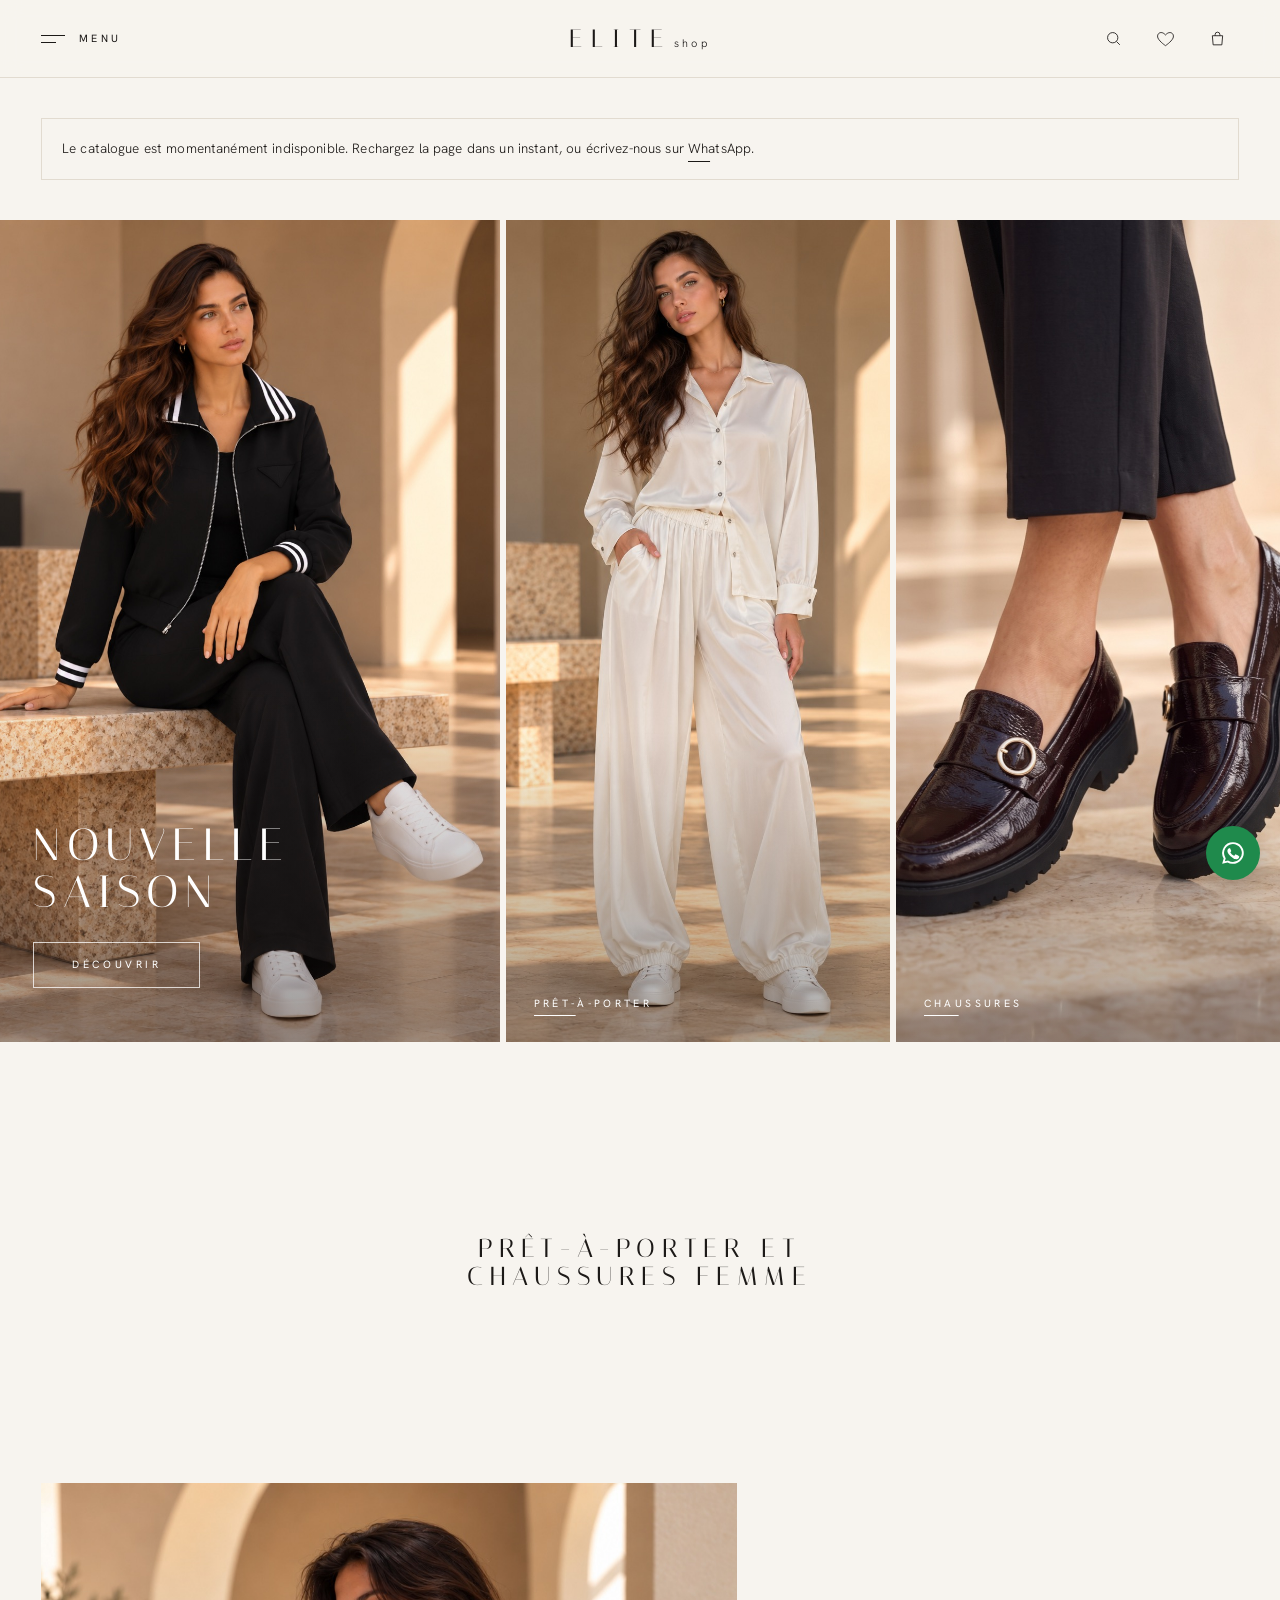
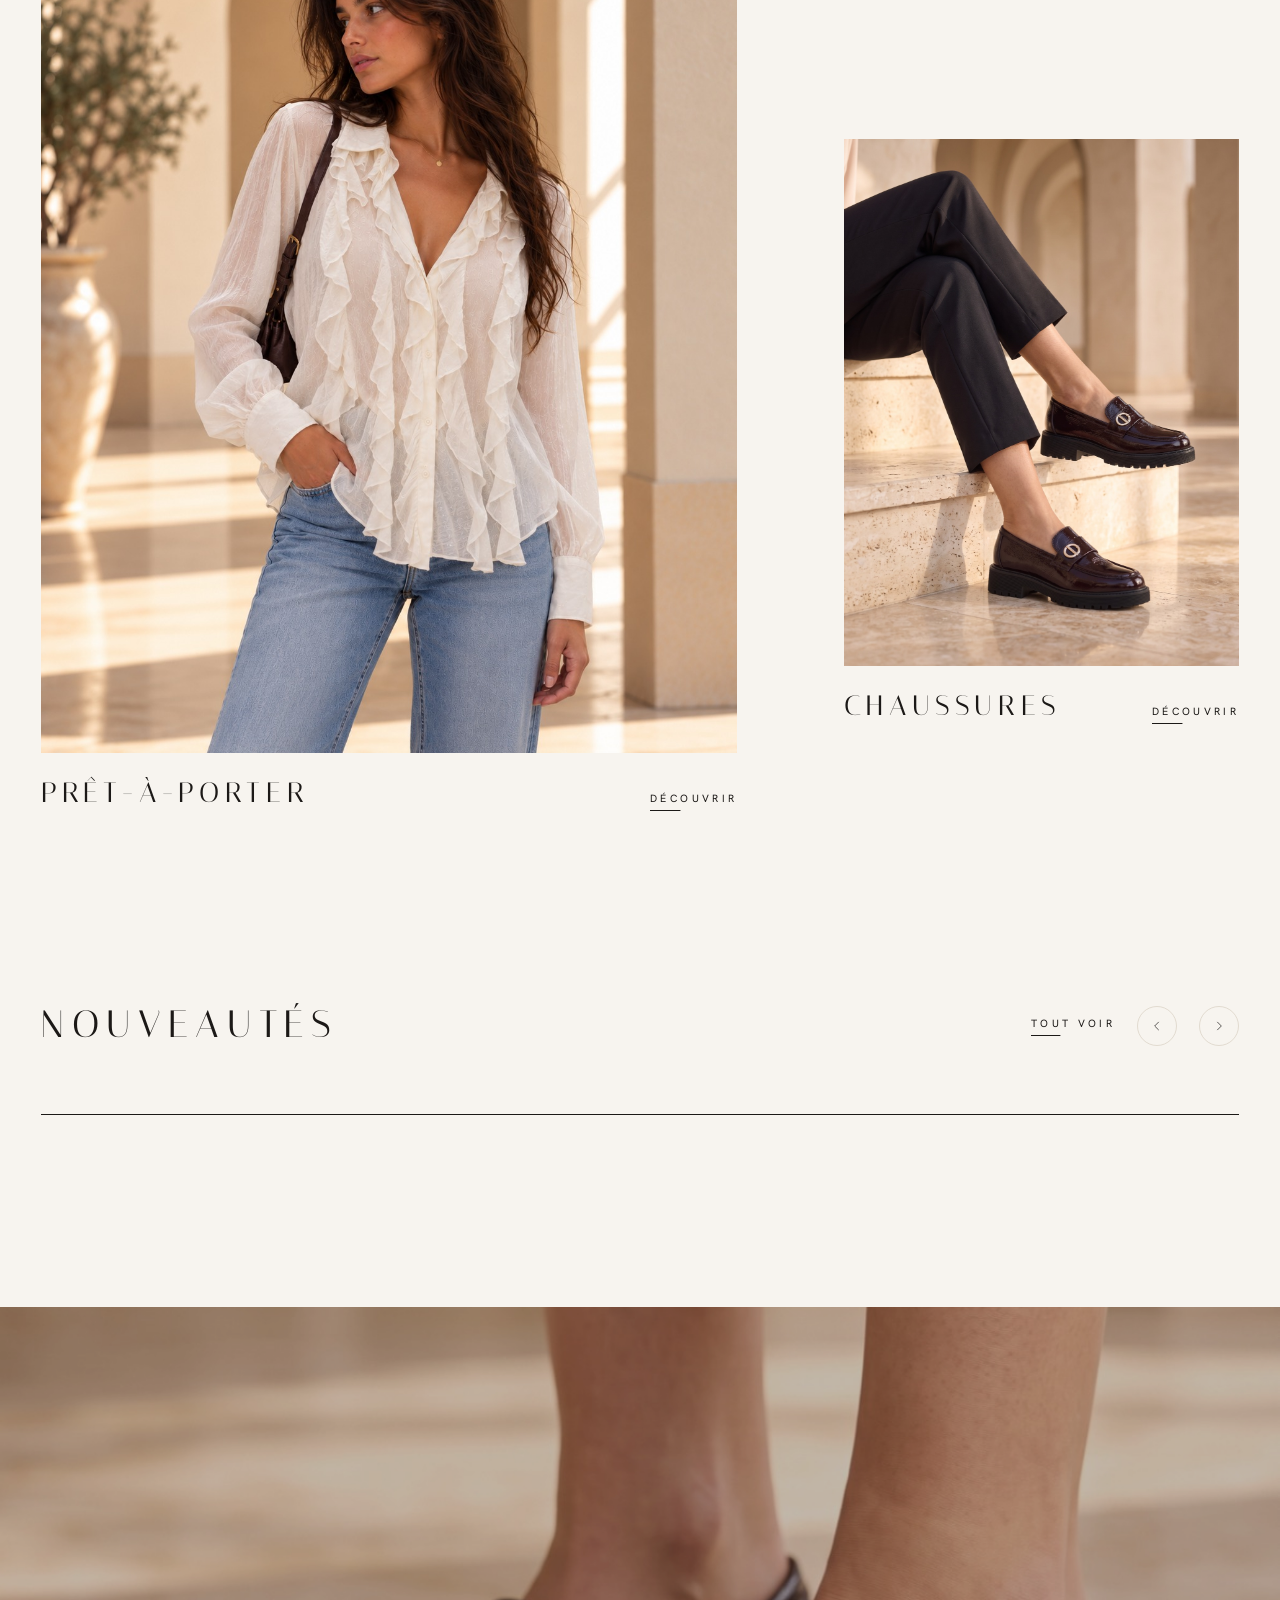
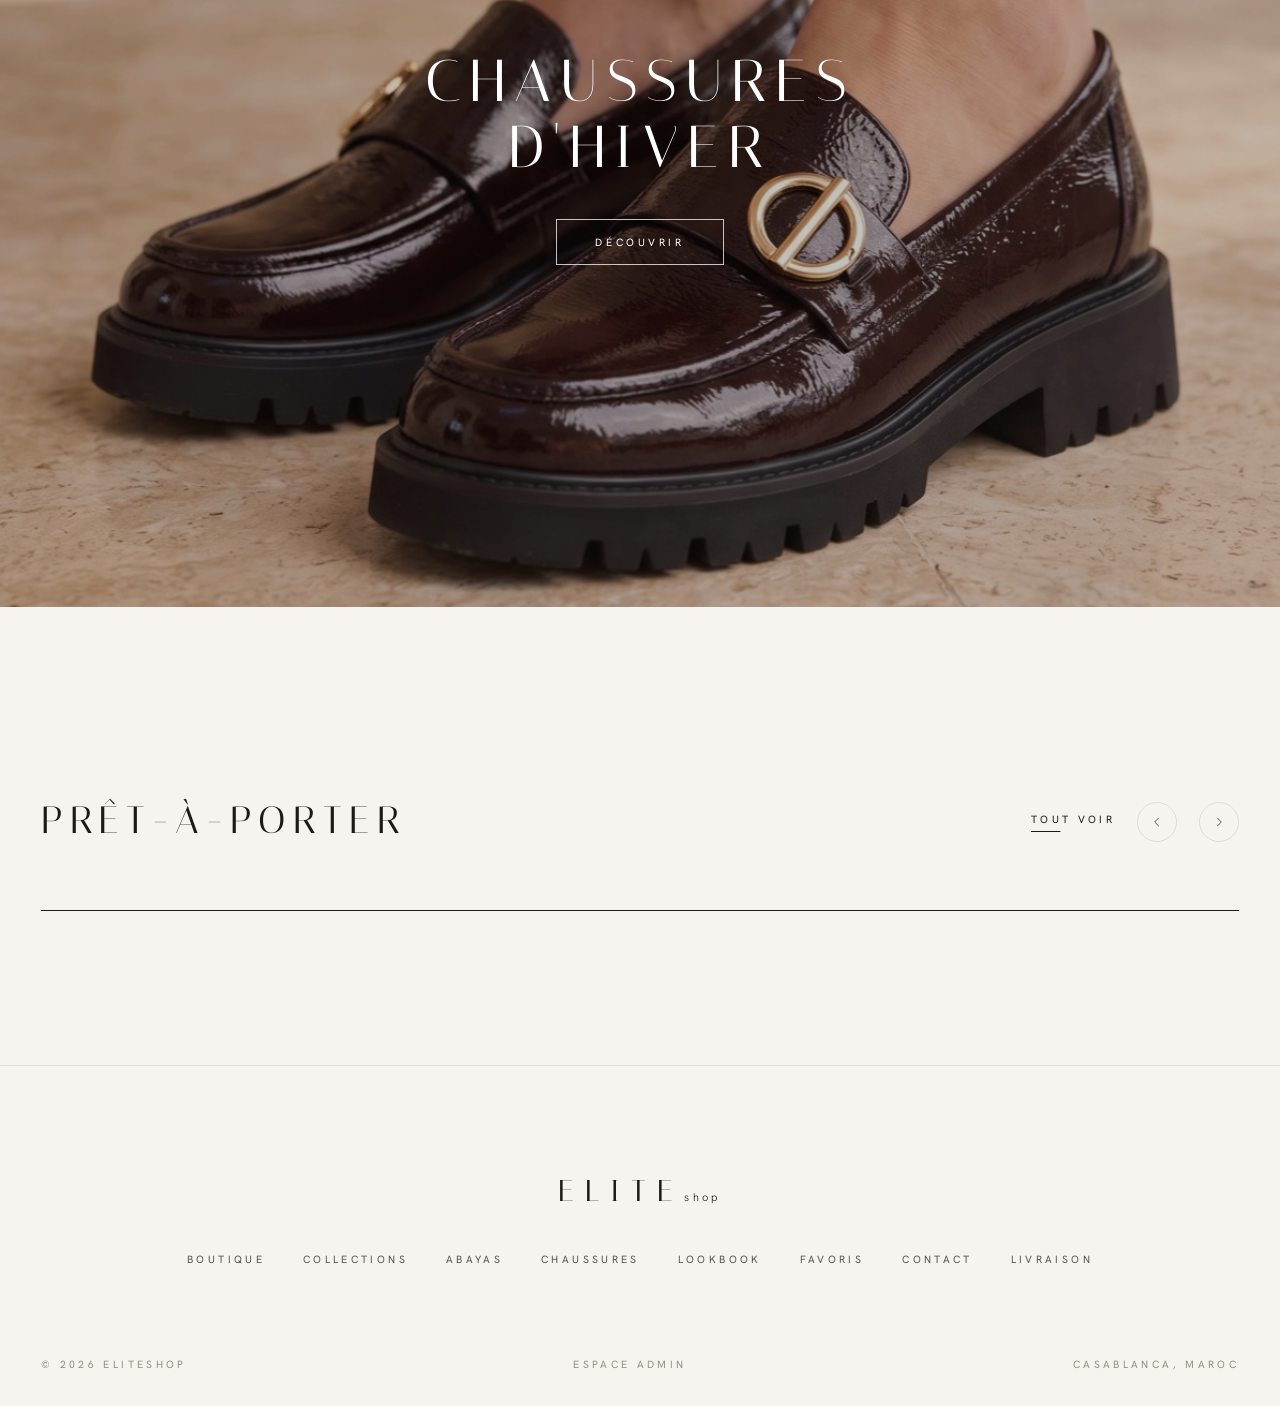
==== index.html @ 6d620a11 "ELITEshop : nouveau site branché sur la base Supabase de la boutique Co-Authored-By: Claude Opus 5.5" ====
<!doctype html>
<html lang="fr">
<head>
<meta charset="utf-8">
<meta name="viewport" content="width=device-width,initial-scale=1,viewport-fit=cover">
<title>ELITEshop · Prêt-à-porter et chaussures femme</title>
<meta name="description" content="ELITEshop, prêt-à-porter et chaussures femme au Maroc.">
<meta name="robots" content="noindex,nofollow">
<link rel="preconnect" href="https://fonts.googleapis.com"><link rel="preconnect" href="https://fonts.gstatic.com" crossorigin><link href="https://fonts.googleapis.com/css2?family=Italiana&family=Hanken+Grotesk:wght@300;400;500&display=swap" rel="stylesheet">
<style>
:root{
  --bg:#f7f4ef; --paper:#eee9e1; --ink:#1c1917; --ink2:#5a524b; --muted:#978d83; --line:#e2dbd0;
  --accent:#6b2532;
  --disp:"Italiana","Didot",Georgia,serif;
  --sans:"Hanken Grotesk","Helvetica Neue",Arial,sans-serif;
  --pad:clamp(18px,3.2vw,56px); --hh:78px; --gap:6px;
  --ease:cubic-bezier(.22,.61,.2,1);
}
*{box-sizing:border-box;margin:0;padding:0}
html{-webkit-text-size-adjust:100%}
body{background:var(--bg);color:var(--ink);font:300 14px/1.75 var(--sans);letter-spacing:.01em;-webkit-font-smoothing:antialiased}
body.solid{padding-top:var(--hh)}
[id]{scroll-margin-top:calc(var(--hh) + 28px)}
img{display:block;max-width:100%}
a{color:inherit;text-decoration:none}
button{font:inherit;color:inherit;background:none;border:0;cursor:pointer;letter-spacing:inherit;text-transform:inherit}
:focus-visible{outline:1px solid var(--accent);outline-offset:3px}
.sr{position:absolute;width:1px;height:1px;overflow:hidden;clip:rect(0 0 0 0)}
.cap{font:400 10.5px/1.4 var(--sans);letter-spacing:.32em;text-transform:uppercase}
.disp{font-family:var(--disp);font-weight:400;text-transform:uppercase;letter-spacing:.2em;line-height:1.12}
.btn-line{display:inline-flex;align-items:center;justify-content:center;min-height:46px;padding:0 38px;border:1px solid currentColor;
  font:400 10.5px/1 var(--sans);letter-spacing:.34em;text-transform:uppercase;transition:background .5s var(--ease),color .5s var(--ease),border-color .5s}
.btn-line--w{color:#fff;border-color:rgba(255,255,255,.75)}
.btn-line--w:hover{background:#fff;color:var(--ink)}
.btn-line--d:hover{background:var(--ink);color:#fff}
.btn-fill{display:flex;align-items:center;justify-content:center;min-height:54px;background:var(--ink);color:#fff;width:100%;
  font:400 10.5px/1 var(--sans);letter-spacing:.34em;text-transform:uppercase;transition:background .4s}
.btn-fill:hover{background:var(--accent)}
.ul{position:relative;padding-bottom:5px}
.ul::after{content:"";position:absolute;left:0;bottom:0;width:100%;height:1px;background:currentColor;transform:scaleX(.35);transform-origin:left;transition:transform .6s var(--ease)}
a:hover>.ul::after,.ul:hover::after{transform:scaleX(1)}

/* en-tete */
.hd{position:fixed;top:0;left:0;right:0;z-index:60;height:var(--hh);display:grid;grid-template-columns:1fr auto 1fr;align-items:center;
  padding:0 var(--pad);color:var(--ink);transition:background .5s,color .5s,border-color .5s;border-bottom:1px solid transparent}
.hd.is-over{color:#fff}
.hd.is-solid,body.solid .hd{background:rgba(247,244,239,.94);backdrop-filter:blur(10px);-webkit-backdrop-filter:blur(10px);color:var(--ink);border-bottom-color:var(--line)}
.hd__l{display:flex;align-items:center}
.hd__r{display:flex;justify-content:flex-end;align-items:center;gap:8px}
.mbtn{display:inline-flex;align-items:center;gap:14px;height:44px}
.mbtn i{display:grid;gap:6px;width:24px}
.mbtn i::before,.mbtn i::after{content:"";height:1px;background:currentColor;display:block}
.mbtn i::after{width:15px}
.ico{width:44px;height:44px;display:inline-flex;align-items:center;justify-content:center;position:relative}
.ico svg{width:19px;height:19px;stroke:currentColor;fill:none;stroke-width:1.1}
.bag .count{position:absolute;top:9px;right:6px;width:7px;height:7px;border-radius:50%;background:var(--accent);font-size:0}
.logo{display:inline-flex;align-items:baseline;gap:4px;white-space:nowrap;line-height:1}
.logo b{font:400 25px/1 var(--disp);letter-spacing:.36em;margin-right:-.1em}
.logo span{font:300 11px/1 var(--sans);letter-spacing:.3em}

/* menu plein ecran */
.fm{position:fixed;inset:0;z-index:120;background:var(--bg);display:grid;grid-template-columns:1fr 1fr;
  clip-path:inset(0 0 100% 0);transition:clip-path .9s var(--ease);visibility:hidden}
.fm.on{clip-path:inset(0 0 0 0);visibility:visible}
.fm__l{display:flex;flex-direction:column;padding:0 var(--pad) 40px;overflow:auto}
.fm__top{height:var(--hh);display:flex;align-items:center;flex:none}
.fm__nav{margin:auto 0;padding:30px 0 30px clamp(0px,4vw,70px)}
.fm__nav li{list-style:none;overflow:hidden}
.fm__nav>li{padding:6px 0}
.fm__nav>li>a{display:inline-block;font:400 clamp(34px,4.4vw,64px)/1.15 var(--disp);letter-spacing:.14em;text-transform:uppercase;
  transform:translateY(105%);transition:transform .9s var(--ease),color .3s}
.fm.on .fm__nav>li>a{transform:none}
.fm.on .fm__nav>li:nth-child(2)>a{transition-delay:.06s}.fm.on .fm__nav>li:nth-child(3)>a{transition-delay:.12s}.fm.on .fm__nav>li:nth-child(4)>a{transition-delay:.18s}.fm.on .fm__nav>li:nth-child(5)>a{transition-delay:.24s}
.fm__nav>li>a:hover{color:var(--accent)}
.fm__sub{display:flex;flex-wrap:wrap;gap:8px 26px;padding:4px 0 10px 4px}
.fm__sub a{color:var(--ink2)}
.fm__sub a:hover{color:var(--ink)}
.fm__foot{display:flex;justify-content:space-between;gap:20px;color:var(--muted);flex:none}
.fm__r{position:relative;overflow:hidden;background:var(--paper)}
.fm__r img{position:absolute;inset:0;width:100%;height:100%;object-fit:cover;opacity:0;transform:scale(1.06);transition:opacity .9s var(--ease),transform 2.4s var(--ease)}
.fm__r img.on{opacity:1;transform:none}

/* emplacements video */
.vslot{position:relative;overflow:hidden;background:#3a302a}
.vslot__fb{position:absolute;inset:0}
.vslot__fb img{width:100%;height:100%;object-fit:cover}
.kb img,.kb.vslot__fb img{animation:kb 26s ease-in-out infinite alternate;transform-origin:50% 55%}
@keyframes kb{from{transform:scale(1.001)}to{transform:scale(1.1)}}
.vslot__video{position:absolute;inset:0;width:100%;height:100%;object-fit:cover;opacity:0;transition:opacity 1.2s}
.vslot.is-video .vslot__video{opacity:1}
.vslot.is-video .vslot__fb{opacity:0}
.shade{position:absolute;inset:0;pointer-events:none;background:linear-gradient(180deg,rgba(18,13,10,.22) 0%,rgba(18,13,10,0) 22%,rgba(18,13,10,0) 55%,rgba(18,13,10,.42) 100%)}

/* legendes */
.mq-tag{position:absolute;z-index:6;left:12px;top:12px;background:rgba(28,25,23,.72);color:#f3ece2;font:500 9px/1 var(--sans);
  letter-spacing:.16em;text-transform:uppercase;padding:6px 8px;pointer-events:none;white-space:nowrap;display:none}
.mq-tag--photo{background:rgba(107,37,50,.85)}.mq-tag--four{background:rgba(110,96,80,.85)}
.mq-tag--video{background:rgba(255,255,255,.94);color:var(--ink);padding:8px 10px;top:calc(var(--hh) + 10px);left:var(--pad)}
.tags .mq-tag{display:block}
.mq-pill{position:fixed;right:14px;bottom:14px;z-index:80;background:rgba(28,25,23,.86);color:#f3ece2;font:500 9px/1 var(--sans);letter-spacing:.2em;
  text-transform:uppercase;padding:9px 13px;border-radius:30px;opacity:.55;transition:opacity .3s}
.mq-pill:hover{opacity:1}
.note{font-size:11.5px;color:var(--muted);letter-spacing:.02em}

/* cartes */
.card{display:block}
.card__img{position:relative;aspect-ratio:3/4;overflow:hidden;background:var(--paper)}
.card__img img{position:absolute;inset:0;width:100%;height:100%;object-fit:cover;transition:opacity .8s var(--ease),transform 1.6s var(--ease)}
.card__img img.fit{object-fit:contain}
.card__img img.alt{opacity:0}
.card:hover .card__img img.alt{opacity:1}
.card:hover .card__img img{transform:scale(1.03)}
.card__info{padding:16px 2px 0;display:grid;gap:5px}
.card__name{font:400 10.5px/1.6 var(--sans);letter-spacing:.2em;text-transform:uppercase}
.card__sub{font-size:12.5px;color:var(--muted)}

/* defilement horizontal */
.rail__hd{display:flex;align-items:flex-end;justify-content:space-between;gap:20px;padding:0 var(--pad) 34px}
.rail__hd h2{font-size:clamp(28px,3vw,44px)}
.rail__ctl{display:flex;align-items:center;gap:22px}
.rail__ctl button{width:40px;height:40px;display:inline-flex;align-items:center;justify-content:center;border:1px solid var(--line);border-radius:50%;transition:border-color .3s}
.rail__ctl button:hover{border-color:var(--ink)}
.rail__ctl svg{width:14px;height:14px;stroke:currentColor;fill:none;stroke-width:1.2}
.rail__track{display:grid;grid-auto-flow:column;grid-auto-columns:clamp(260px,29vw,520px);gap:var(--gap);overflow-x:auto;scroll-snap-type:x mandatory;
  padding:0 var(--pad);scroll-padding:0 var(--pad);scrollbar-width:none}
.rail__track::-webkit-scrollbar{display:none}
.rail__track>*{scroll-snap-align:start}
.rail__bar{margin:34px var(--pad) 0;height:1px;background:var(--line);position:relative}
.rail__bar i{position:absolute;left:0;top:0;height:1px;background:var(--ink);width:20%;transition:transform .2s linear}

/* pied de page */
.ft{padding:110px var(--pad) 34px;text-align:center;border-top:1px solid var(--line);margin-top:clamp(90px,12vw,170px)}
.ft .logo b{font-size:30px}
.ft__links{display:flex;justify-content:center;flex-wrap:wrap;gap:12px 38px;margin:44px 0 50px}
.ft__links a{color:var(--ink2)}.ft__links a:hover{color:var(--ink)}
.ft form{display:flex;max-width:420px;margin:0 auto;border-bottom:1px solid var(--ink)}
.ft input{flex:1;background:none;border:0;font:300 14px var(--sans);padding:12px 0;outline:none;color:var(--ink);text-align:left}
.ft input::placeholder{color:var(--muted)}
.ft__bot{display:flex;justify-content:space-between;gap:20px;margin-top:90px;color:var(--muted)}
.ft__bot a:hover{color:var(--ink)}

/* panneaux */
.ov{position:fixed;inset:0;background:rgba(28,25,23,.32);z-index:90;opacity:0;visibility:hidden;transition:opacity .5s,visibility .5s}
.ov.on{opacity:1;visibility:visible}
.drw{position:fixed;top:0;bottom:0;right:0;width:min(460px,100%);background:var(--bg);z-index:100;display:flex;flex-direction:column;
  transform:translateX(100%);transition:transform .7s var(--ease)}
.drw.on{transform:none}
.drw__hd{display:flex;align-items:center;justify-content:space-between;height:var(--hh);padding:0 30px;border-bottom:1px solid var(--line)}
.drw__bd{flex:1;overflow:auto;padding:6px 30px}
.drw__ft{padding:24px 30px 30px;border-top:1px solid var(--line);display:grid;gap:14px}
.ci{display:grid;grid-template-columns:92px 1fr;gap:18px;padding:22px 0;border-bottom:1px solid var(--line)}
.ci img{width:92px;aspect-ratio:3/4;object-fit:cover;background:var(--paper)}
.ci h3{font:400 10.5px/1.6 var(--sans);letter-spacing:.18em;text-transform:uppercase;margin-bottom:6px}
.ci p{font-size:12.5px;color:var(--ink2)}
.ci__row{display:flex;justify-content:space-between;align-items:center;margin-top:12px}
.qty{display:inline-flex;align-items:center;gap:14px;font-size:13px}
.qty button{width:22px;height:22px;border:1px solid var(--line);border-radius:50%;line-height:1}
.rm{font-size:10px;letter-spacing:.2em;text-transform:uppercase;color:var(--muted)}
.tot{display:flex;justify-content:space-between}
.empty{padding:70px 0;text-align:center;color:var(--muted)}
.srch{position:fixed;left:0;right:0;top:0;z-index:110;background:var(--bg);padding:0 var(--pad) 50px;transform:translateY(-102%);
  transition:transform .8s var(--ease);max-height:92vh;overflow:auto;border-bottom:1px solid var(--line)}
.srch.on{transform:none}
.srch__bar{display:flex;align-items:center;gap:16px;height:var(--hh);border-bottom:1px solid var(--line)}
.srch__bar input{flex:1;border:0;background:none;font:400 24px/1.2 var(--disp);letter-spacing:.14em;text-transform:uppercase;outline:none;color:var(--ink)}
.srch__res{display:grid;grid-template-columns:repeat(3,1fr);gap:var(--gap);margin:30px auto 0;max-width:1180px}

/* apparition */
.js .rv{opacity:0;transform:translateY(26px);transition:opacity 1.2s var(--ease),transform 1.2s var(--ease)}
.js .rv.in{opacity:1;transform:none}
@media (prefers-reduced-motion:reduce){.kb img{animation:none}.js .rv{opacity:1;transform:none}*{transition-duration:.01ms!important}}

@media (max-width:900px){
  .fm{grid-template-columns:1fr}.fm__r{display:none}
}
@media (max-width:767px){
  :root{--hh:62px;--gap:4px}
  .mbtn .cap{display:none}
  .logo b{font-size:21px}.logo span{font-size:10px}
  .hd__r{gap:0}
  .rail__track{grid-auto-columns:72vw}
  .rail__hd{padding-bottom:24px}.rail__ctl button{display:none}
  .ft{padding-top:80px}.ft__links{gap:12px 24px}.ft__bot{flex-direction:column;align-items:center;margin-top:60px}
  .srch__res{grid-template-columns:1fr 1fr}
  .mq-tag--video{font-size:8px;max-width:calc(100% - 36px);white-space:normal;line-height:1.3}
}

.tri{height:calc(100vh - var(--hh));min-height:520px;max-height:1100px;display:grid;grid-template-columns:1.3fr 1fr 1fr;gap:var(--gap)}
.tri>*{position:relative;overflow:hidden;background:var(--paper);display:block}
.tri img{width:100%;height:100%;object-fit:cover;transform-origin:50% 0!important}
.tri .vslot__fb.kb img{animation-name:kbtop}
@keyframes kbtop{from{transform:scale(1.001)}to{transform:scale(1.07)}}
.tri__s img{transition:transform 2.4s var(--ease)}
.tri__s:hover img{transform:scale(1.04)}
.tri__s::after{content:"";position:absolute;inset:0;background:linear-gradient(180deg,rgba(0,0,0,0) 62%,rgba(18,13,10,.36))}
.tri__lab{position:absolute;left:28px;bottom:26px;color:#fff;z-index:2}
.tri .shade{background:linear-gradient(180deg,rgba(18,13,10,0) 55%,rgba(18,13,10,.42) 100%)}
.hero__txt{position:absolute;left:clamp(22px,2.6vw,44px);right:20px;bottom:clamp(28px,6vh,64px);color:#fff;z-index:3}
.hero__txt h1{font-size:clamp(30px,3.5vw,60px);letter-spacing:.14em;line-height:1.05;margin-bottom:clamp(18px,3vh,30px)}
.intro{padding:clamp(120px,15vw,230px) var(--pad);text-align:center}
.intro p{font-size:clamp(19px,2vw,28px);letter-spacing:.26em;max-width:24ch;margin:0 auto}
.univ{display:grid;grid-template-columns:repeat(12,1fr);gap:var(--gap);padding:0 var(--pad);align-items:start}
.u1{grid-column:1/8}.u2{grid-column:9/13;margin-top:clamp(160px,20vw,320px)}
.u__img{position:relative;aspect-ratio:4/5;overflow:hidden;background:var(--paper)}
.u2 .u__img{aspect-ratio:3/4}
.u__img img{width:100%;height:100%;object-fit:cover;transition:transform 2.4s var(--ease)}
a:hover .u__img img{transform:scale(1.04)}
.u__cap{display:flex;justify-content:space-between;align-items:baseline;padding-top:24px}
.u__cap h2{font-size:clamp(22px,2.2vw,32px)}
.home-rail{margin-top:clamp(130px,15vw,240px)}
.band{height:100vh;min-height:560px;max-height:1100px;margin-top:clamp(130px,15vw,240px)}
.band__txt{position:absolute;inset:0;display:flex;flex-direction:column;align-items:center;justify-content:center;text-align:center;color:#fff;z-index:3}
.band__txt h2{font-size:clamp(34px,4.6vw,76px);letter-spacing:.16em;margin-bottom:38px}
.band .shade{background:rgba(18,13,10,.26)}
@media (max-width:767px){
  .tri{grid-template-columns:1fr 1fr;height:auto;max-height:none}
  .tri__main{grid-column:1/3;height:calc(100svh - var(--hh));min-height:520px}
  .tri__s{aspect-ratio:3/4}.tri__lab{left:14px;bottom:14px}
  .hero__txt h1{font-size:34px}
  .intro{padding:96px 24px}
  .univ{grid-template-columns:1fr;padding:0 16px;gap:70px}.u1,.u2{grid-column:auto;margin:0}
  .band{height:86svh}
}
</style>
<link rel="stylesheet" href="assets/boutique.css">
</head>
<body class="solid">
<header class="hd" id="hd">
  <div class="hd__l"><button class="mbtn" data-open="fm" aria-label="Ouvrir le menu"><i></i><span class="cap">Menu</span></button></div>
  <a class="logo" href="index.html" aria-label="ELITEshop, accueil"><b>ELITE</b><span>shop</span></a>
  <div class="hd__r">
    <button class="ico" data-open="search" aria-label="Rechercher"><svg viewBox="0 0 24 24"><circle cx="11" cy="11" r="6.5"/><path d="M20 20l-4.2-4.2"/></svg></button>
    <a class="ico" href="favoris.html" aria-label="Favoris"><svg viewBox="0 0 24 24" aria-hidden="true"><path d="M12 21s-7-4.5-9.5-9.5C1 8 3 4.5 6.5 4.5c2 0 3.5 1 5.5 3 2-2 3.5-3 5.5-3C21 4.5 23 8 21.5 11.5 19 16.5 12 21 12 21z"/></svg><span class="wcount" data-wish-count hidden>0</span></a>
    <button class="ico bag" data-open="cart" aria-label="Panier"><svg viewBox="0 0 24 24"><path d="M5.5 8.5h13l-1 11.5h-11z"/><path d="M9 8.5V7a3 3 0 0 1 6 0v1.5"/></svg><span class="count" data-cart-count hidden>0</span></button>
  </div>
</header>
<div class="fm" id="fm" aria-hidden="true" role="dialog" aria-label="Menu">
  <div class="fm__l">
    <div class="fm__top"><button class="mbtn" data-close aria-label="Fermer le menu"><svg style="width:20px;height:20px;stroke:currentColor;fill:none;stroke-width:1.1" viewBox="0 0 24 24"><path d="M6 6l12 12M18 6L6 18"/></svg><span class="cap">Fermer</span></button></div>
    <ul class="fm__nav">
      <li><a href="collection.html?cat=tout" data-img="0">Boutique</a></li>
      <li><a href="collection.html?cat=pap" data-img="1">Prêt-à-porter</a>
        <div class="fm__sub cap"><a href="collection.html?cat=pap&amp;type=Ensembles">Ensembles</a><a href="collection.html?cat=pap&amp;type=Chemises">Chemises</a><a href="collection.html?cat=pap&amp;type=Vestes">Vestes</a><a href="collection.html?cat=pap&amp;type=Pantalons">Pantalons</a><a href="collection.html?cat=pap&amp;type=Jeans">Jeans</a></div></li>
      <li><a href="collection.html?cat=pap&amp;type=Abayas" data-img="4">Abayas</a></li>
      <li><a href="collection.html?cat=chaussures" data-img="2">Chaussures</a>
        <div class="fm__sub cap"><a href="collection.html?cat=chaussures&amp;type=Mocassins">Mocassins</a><a href="collection.html?cat=chaussures&amp;type=Bottines">Bottines</a><a href="collection.html?cat=chaussures&amp;type=Baskets">Baskets</a></div></li>
      <li><a href="collections.html" data-img="3">Collections</a></li>
      <li><a href="lookbook.html" data-img="0">Lookbook</a></li>
      <li><a href="contact.html" data-img="1">Contact</a></li>
    </ul>
    <div class="fm__foot cap"><span>Prêt-à-porter et chaussures femme</span><span>Casablanca</span></div>
  </div>
  <div class="fm__r">
    <img class="on" src="assets/img/gen-essai-influenceuse-lot2-01.jpg" alt="" loading="lazy" style="object-position:50% 25%">
    <img src="assets/img/fournie-produit-14.jpg" alt="" loading="lazy" style="object-position:50% 25%">
    <img src="assets/img/gen-essai-pieds-lot2-03.jpg" alt="" loading="lazy" style="object-position:50% 70%">
    <img src="assets/img/gen-lot2-16.jpg" alt="" loading="lazy">
    <img src="assets/img/gen-lot3-35.jpg" alt="" loading="lazy" style="object-position:50% 30%">
  </div>
</div>
<main>
<section class="tri" aria-label="Nouvelle saison">
  <div class="vslot tri__main">
  <div class="vslot__fb kb"><img src="assets/img/gen-lot3-04-assise.jpg" alt="" style="object-position:50% 20%"></div>
  <video class="vslot__video" muted loop playsinline preload="none" aria-hidden="true"></video>
  <div class="shade"></div><div class="hero__txt"><h1 class="disp">Nouvelle<br>saison</h1><a class="btn-line btn-line--w" href="collection.html?cat=chaussures">Découvrir</a></div>
</div>
  <a class="tri__s" href="#pret-a-porter"><img src="assets/img/fournie-produit-15.jpg" alt="" style="object-position:50% 0%"><span class="tri__lab cap ul">Prêt-à-porter</span></a>
  <a class="tri__s" href="collection.html?cat=chaussures"><img src="assets/img/gen-essai-pieds-lot2-03.jpg" alt="" style="object-position:50% 40%"><span class="tri__lab cap ul">Chaussures</span></a>
</section>

<section class="intro"><p class="disp rv">Prêt-à-porter et chaussures femme</p></section>

<section class="univ" id="univers" aria-label="Univers">
  <a class="u1 rv" href="#pret-a-porter"><div class="u__img"><img src="assets/img/fournie-produit-14.jpg" alt="" style="object-position:50% 20%" loading="lazy"></div>
    <div class="u__cap"><h2 class="disp">Prêt-à-porter</h2><span class="cap ul">Découvrir</span></div></a>
  <a class="u2 rv" href="collection.html?cat=chaussures"><div class="u__img"><img src="assets/img/gen-essai-assise-lot2-03.jpg" alt="" style="object-position:50% 60%" loading="lazy"></div>
    <div class="u__cap"><h2 class="disp">Chaussures</h2><span class="cap ul">Découvrir</span></div></a>
</section>

<div class="home-rail" id="nouveautes"><section class="rail" aria-label="Nouveautés">
  <div class="rail__hd rv"><h2 class="disp">Nouveautés</h2>
    <div class="rail__ctl"><a class="cap ul" href="collection.html?cat=tout">Tout voir</a><button data-dir="-1" aria-label="Précédent"><svg viewBox="0 0 24 24"><path d="M15 5l-7 7 7 7"/></svg></button><button data-dir="1" aria-label="Suivant"><svg viewBox="0 0 24 24"><path d="M9 5l7 7-7 7"/></svg></button></div></div>
  <div class="rail__track" data-list="nouveautes" data-n="15"></div>
  <div class="rail__bar"><i></i></div>
</section></div>

<section aria-label="Chaussures d'hiver">
<div class="vslot band">
  <div class="vslot__fb kb"><img src="assets/img/gen-essai-pres-lot2-03.jpg" alt="" style="object-position:50% 64%" loading="lazy"></div>
  <video class="vslot__video" muted loop playsinline preload="none" aria-hidden="true"></video>
  <div class="shade"></div><div class="band__txt rv"><h2 class="disp">Chaussures<br>d&#39;hiver</h2><a class="btn-line btn-line--w" href="collection.html?cat=chaussures">Découvrir</a></div>
</div>
</section>

<div class="home-rail"><section class="rail" id="pret-a-porter" aria-label="Prêt-à-porter">
  <div class="rail__hd rv"><h2 class="disp">Prêt-à-porter</h2>
    <div class="rail__ctl"><a class="cap ul" href="collection.html?cat=pap">Tout voir</a><button data-dir="-1" aria-label="Précédent"><svg viewBox="0 0 24 24"><path d="M15 5l-7 7 7 7"/></svg></button><button data-dir="1" aria-label="Suivant"><svg viewBox="0 0 24 24"><path d="M9 5l7 7-7 7"/></svg></button></div></div>
  <div class="rail__track" data-list="pap" data-n="14"></div>
  <div class="rail__bar"><i></i></div>
</section></div>
</main>
<footer class="ft">
  <a class="logo" href="index.html"><b>ELITE</b><span>shop</span></a>
  <nav class="ft__links cap" aria-label="Liens du pied de page"><a href="collection.html?cat=tout">Boutique</a><a href="collections.html">Collections</a><a href="collection.html?cat=pap&amp;type=Abayas">Abayas</a><a href="collection.html?cat=chaussures">Chaussures</a><a href="lookbook.html">Lookbook</a><a href="favoris.html">Favoris</a><a href="contact.html">Contact</a><a href="contact.html#livraison">Livraison</a></nav>
  <div class="ft__bot cap"><span>© 2026 ELITEshop</span><a href="login.html">Espace admin</a><span>Casablanca, Maroc</span></div>
</footer>
<div class="ov" data-ov></div>
<aside class="drw" id="cart" aria-label="Panier" aria-hidden="true">
  <div class="drw__hd"><span class="cap">Panier</span><button class="ico" data-close aria-label="Fermer"><svg viewBox="0 0 24 24"><path d="M6 6l12 12M18 6L6 18"/></svg></button></div>
  <div class="drw__bd" data-cart-body></div>
  <div class="drw__ft">
    <div class="tot cap"><span>Total</span><span data-cart-total>0 MAD</span></div>
    <button class="btn-fill" data-checkout>Commander sur WhatsApp</button>
    <p class="note" style="margin-top:10px">La commande est envoyée à la boutique sur WhatsApp, qui confirme la disponibilité et la livraison.</p>
  </div>
</aside>
<div class="srch" id="search" aria-hidden="true">
  <div class="srch__bar"><svg style="width:20px;height:20px;stroke:currentColor;fill:none;stroke-width:1.1" viewBox="0 0 24 24"><circle cx="11" cy="11" r="6.5"/><path d="M20 20l-4.2-4.2"/></svg><label class="sr" for="q">Rechercher</label><input id="q" type="search" placeholder="Rechercher" autocomplete="off"><button class="ico" data-close aria-label="Fermer"><svg viewBox="0 0 24 24"><path d="M6 6l12 12M18 6L6 18"/></svg></button></div>
  <div class="srch__res" data-search-res></div>
</div>
<script src="assets/catalogue.js"></script>
<script src="assets/boutique.js"></script>
<a class="wa-fab" href="https://wa.me/212766963826?text=Bonjour%20ELITEshop%2C%20j%E2%80%99ai%20une%20question%20sur%20vos%20produits." target="_blank" rel="noopener" aria-label="Écrire à la boutique sur WhatsApp"><svg viewBox="0 0 24 24" aria-hidden="true"><path d="M12 2a10 10 0 0 0-8.6 15.1L2 22l5-1.3A10 10 0 1 0 12 2zm0 18.2a8.2 8.2 0 0 1-4.2-1.1l-.3-.2-3 .8.8-2.9-.2-.3A8.2 8.2 0 1 1 12 20.2zm4.5-6.1c-.2-.1-1.5-.7-1.7-.8s-.4-.1-.6.1-.7.8-.8 1-.3.2-.5.1a6.7 6.7 0 0 1-3.3-2.9c-.2-.4.2-.4.7-1.3.1-.2 0-.3 0-.4l-.8-1.8c-.2-.5-.4-.4-.6-.4h-.5a1 1 0 0 0-.7.3 3 3 0 0 0-.9 2.2 5.2 5.2 0 0 0 1.1 2.8 11.9 11.9 0 0 0 4.6 4c1.7.7 2.4.8 3.2.7a2.8 2.8 0 0 0 1.8-1.3 2.3 2.3 0 0 0 .2-1.3c-.1-.1-.3-.2-.5-.3z"/></svg></a>
</body>
</html>
---- assets/boutique.css ----
/* ELITEshop : complements du site en ligne (favoris, prix, messages). Charge apres le style de page. */
.mq-tag,.mq-pill,[data-tags-toggle]{display:none!important}
.card{position:relative}
.card>a{display:block}
.wbtn{position:absolute;top:10px;right:10px;width:36px;height:36px;display:flex;align-items:center;justify-content:center;
  border-radius:50%;background:rgba(247,244,239,.86);color:var(--ink);transition:background .3s,color .3s;z-index:2}
.wbtn svg{width:16px;height:16px;fill:none;stroke:currentColor;stroke-width:1.3}
.wbtn.on{color:var(--accent)}
.wbtn.on svg{fill:currentColor}
.wbtn:hover{background:#fff}
.badge{position:absolute;left:10px;top:10px;background:var(--accent);color:#fff;padding:5px 9px;font-size:9.5px;z-index:2}
.pr{color:var(--ink)}
.pr s{color:var(--muted);margin-right:6px}
.ico .wcount{position:absolute;top:9px;right:6px;width:7px;height:7px;border-radius:50%;background:var(--accent);font-size:0}
.toast{position:fixed;left:50%;bottom:28px;transform:translate(-50%,20px);opacity:0;pointer-events:none;background:var(--ink);color:#fff;
  padding:13px 22px;font-size:10px;z-index:400;transition:opacity .35s,transform .35s;white-space:nowrap}
.toast.on{opacity:1;transform:translate(-50%,0)}
.loaderr{margin:40px var(--pad,20px);padding:18px 20px;border:1px solid var(--line);font-size:13.5px}
body.loading [data-list]:empty,body.loading [data-grid]:empty,body.loading [data-pg]:empty{min-height:340px;
  background:linear-gradient(90deg,var(--paper) 0,#f3efe8 50%,var(--paper) 100%);background-size:200% 100%;animation:es-sh 1.4s infinite linear}
@keyframes es-sh{to{background-position:-200% 0}}
.btn-fill:disabled{opacity:.45;cursor:not-allowed}
.btn-fill:disabled:hover{background:var(--ink)}
.btn-wa{display:flex;align-items:center;justify-content:center;gap:10px;min-height:50px;margin-top:10px;width:100%;border:1px solid var(--ink);
  font:400 10.5px/1 var(--sans);letter-spacing:.3em;text-transform:uppercase;transition:background .4s,color .4s}
.btn-wa:hover{background:var(--ink);color:#fff}
.buy{display:grid;grid-template-columns:1fr 54px;gap:10px}
.buy .wbtn{position:static;width:54px;height:54px;border-radius:0;border:1px solid var(--line);background:transparent}
.stock{font-size:12px;color:var(--muted);margin-top:10px}
.wa-fab{position:fixed;right:20px;bottom:20px;width:54px;height:54px;border-radius:50%;background:#1f8a4c;color:#fff;display:flex;
  align-items:center;justify-content:center;z-index:120;box-shadow:0 8px 24px rgba(0,0,0,.18)}
.wa-fab svg{width:26px;height:26px;fill:currentColor}
.none{grid-column:1/-1;padding:40px 0;color:var(--muted)}
.pg-empty{padding:120px var(--pad,20px);text-align:center}
.cols button{width:26px;height:26px;border-radius:50%;box-shadow:inset 0 0 0 1px rgba(0,0,0,.1),0 0 0 3px var(--bg),0 0 0 3px transparent;transition:box-shadow .3s}
.cols button.on{box-shadow:inset 0 0 0 1px rgba(0,0,0,.1),0 0 0 3px var(--bg),0 0 0 4px var(--ink)}
.opt__h [data-cname]{color:var(--muted)}
/* pages simples : favoris, contact, collections, lookbook */
.pghd{padding:56px var(--pad,20px) 34px;text-align:center}
.pghd h1{font-size:clamp(30px,5vw,52px)}
.pghd p{max-width:560px;margin:16px auto 0;color:var(--ink2)}
.ctc{display:grid;gap:34px;max-width:980px;margin:0 auto;padding:0 var(--pad,20px) 90px}
@media(min-width:900px){.ctc{grid-template-columns:1fr 1fr;gap:60px}}
.ctc dl{display:grid;gap:22px;margin:0}
.ctc dt{font:400 10px/1 var(--sans);letter-spacing:.3em;text-transform:uppercase;color:var(--muted);margin-bottom:8px}
.ctc dd{margin:0;font-size:15px}
.ctc h2{font-size:20px;margin-bottom:14px}
.ctc .blk{border-top:1px solid var(--line);padding-top:22px}
.colls{display:grid;gap:18px;padding:0 var(--pad,20px) 90px}
@media(min-width:760px){.colls{grid-template-columns:1fr 1fr}}
.colls a{position:relative;display:block;aspect-ratio:4/5;overflow:hidden;background:var(--paper);color:#fff}
.colls img{position:absolute;inset:0;width:100%;height:100%;object-fit:cover;transition:transform 1.6s var(--ease)}
.colls a:hover img{transform:scale(1.03)}
.colls .shade2{position:absolute;inset:0;background:linear-gradient(180deg,rgba(0,0,0,0) 45%,rgba(0,0,0,.55))}
.colls .cc{position:absolute;left:24px;right:24px;bottom:24px;display:grid;gap:8px}
.colls .cc h2{font-size:clamp(24px,3vw,34px)}
.lbk{display:grid;gap:14px;padding:0 var(--pad,20px) 90px;grid-template-columns:1fr 1fr}
@media(min-width:900px){.lbk{grid-template-columns:repeat(3,1fr)}}
.lbk figure{margin:0}
.lbk img{width:100%;aspect-ratio:3/4;object-fit:cover;background:var(--paper)}
.lbk figcaption{font:400 10px/1 var(--sans);letter-spacing:.3em;text-transform:uppercase;color:var(--muted);margin-top:10px}
.lbk-hero{margin:0 var(--pad,20px) 40px;aspect-ratio:16/8;overflow:hidden;background:var(--paper)}
.lbk-hero img{width:100%;height:100%;object-fit:cover}
.rate{display:flex;align-items:center;gap:10px;margin:10px 0 2px;font-size:12px;color:var(--muted)}
.rate .stars{color:var(--ink);letter-spacing:.12em;font-size:13px}
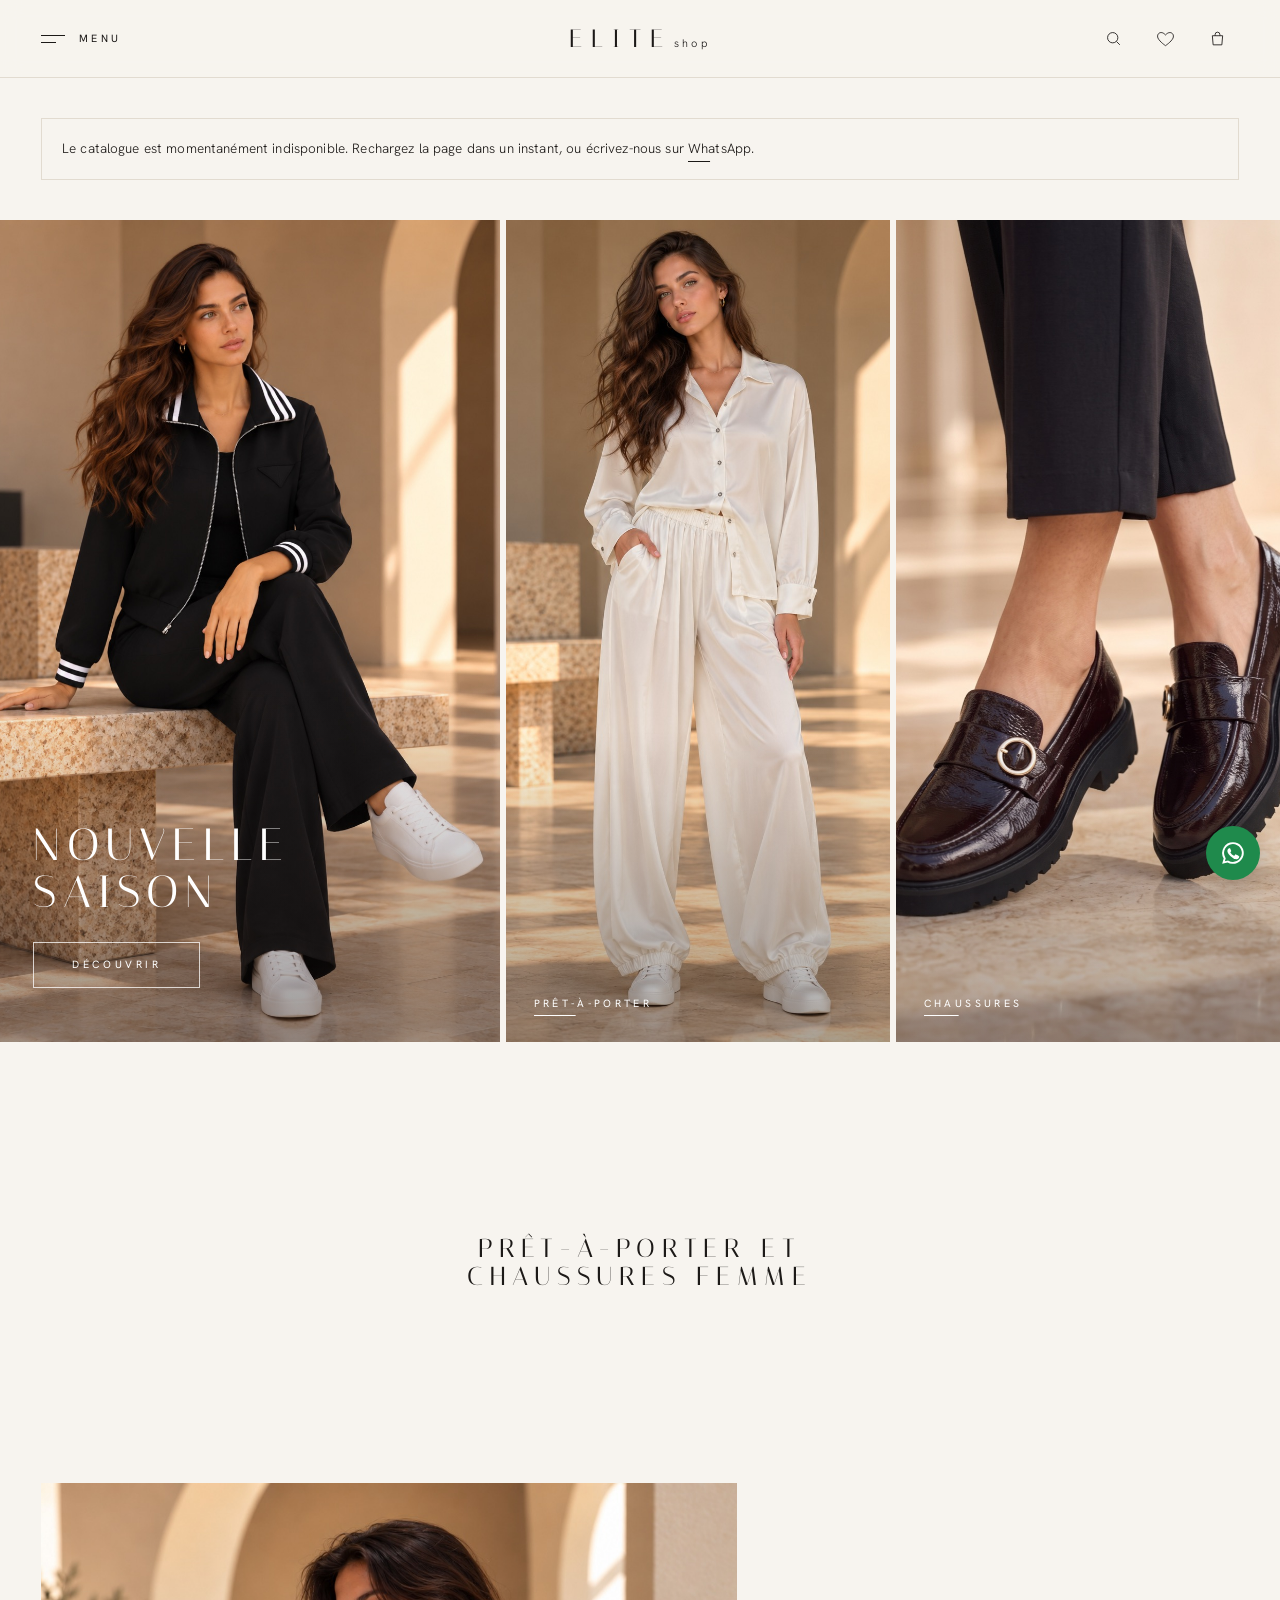
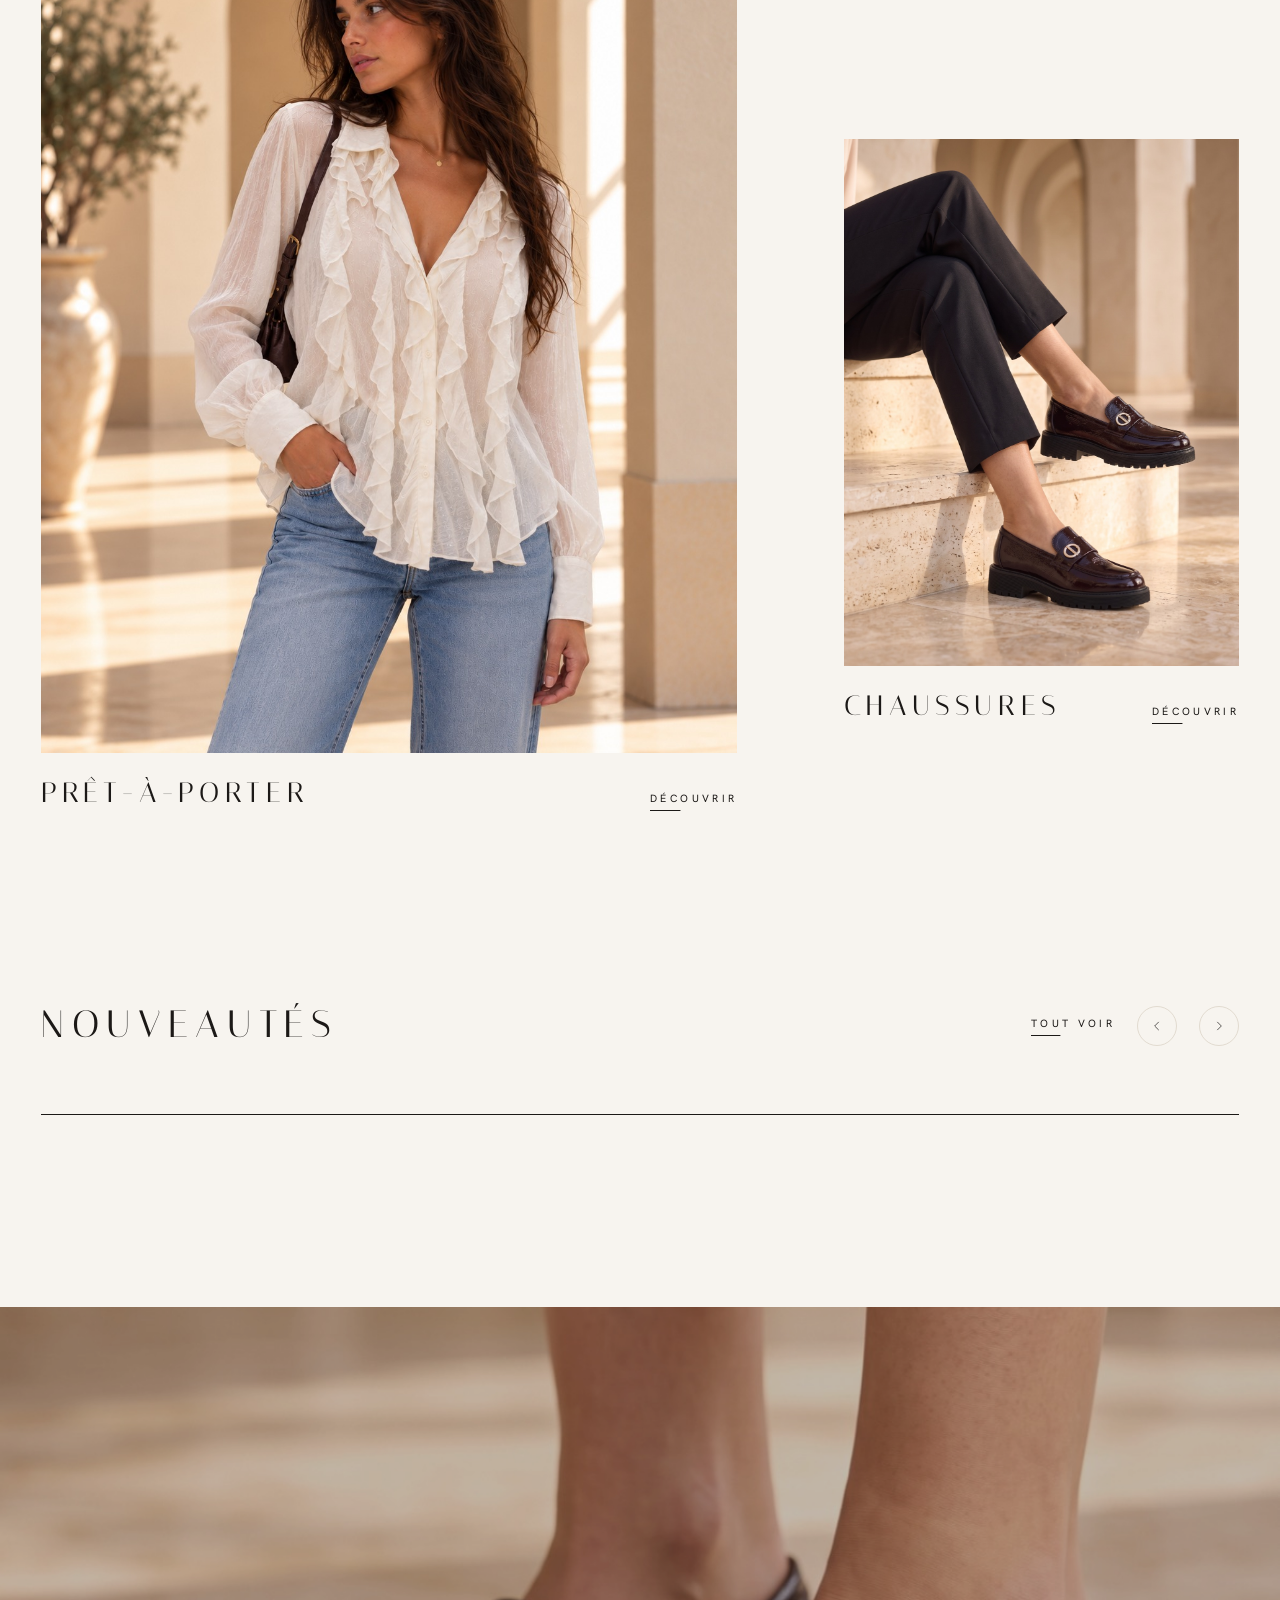
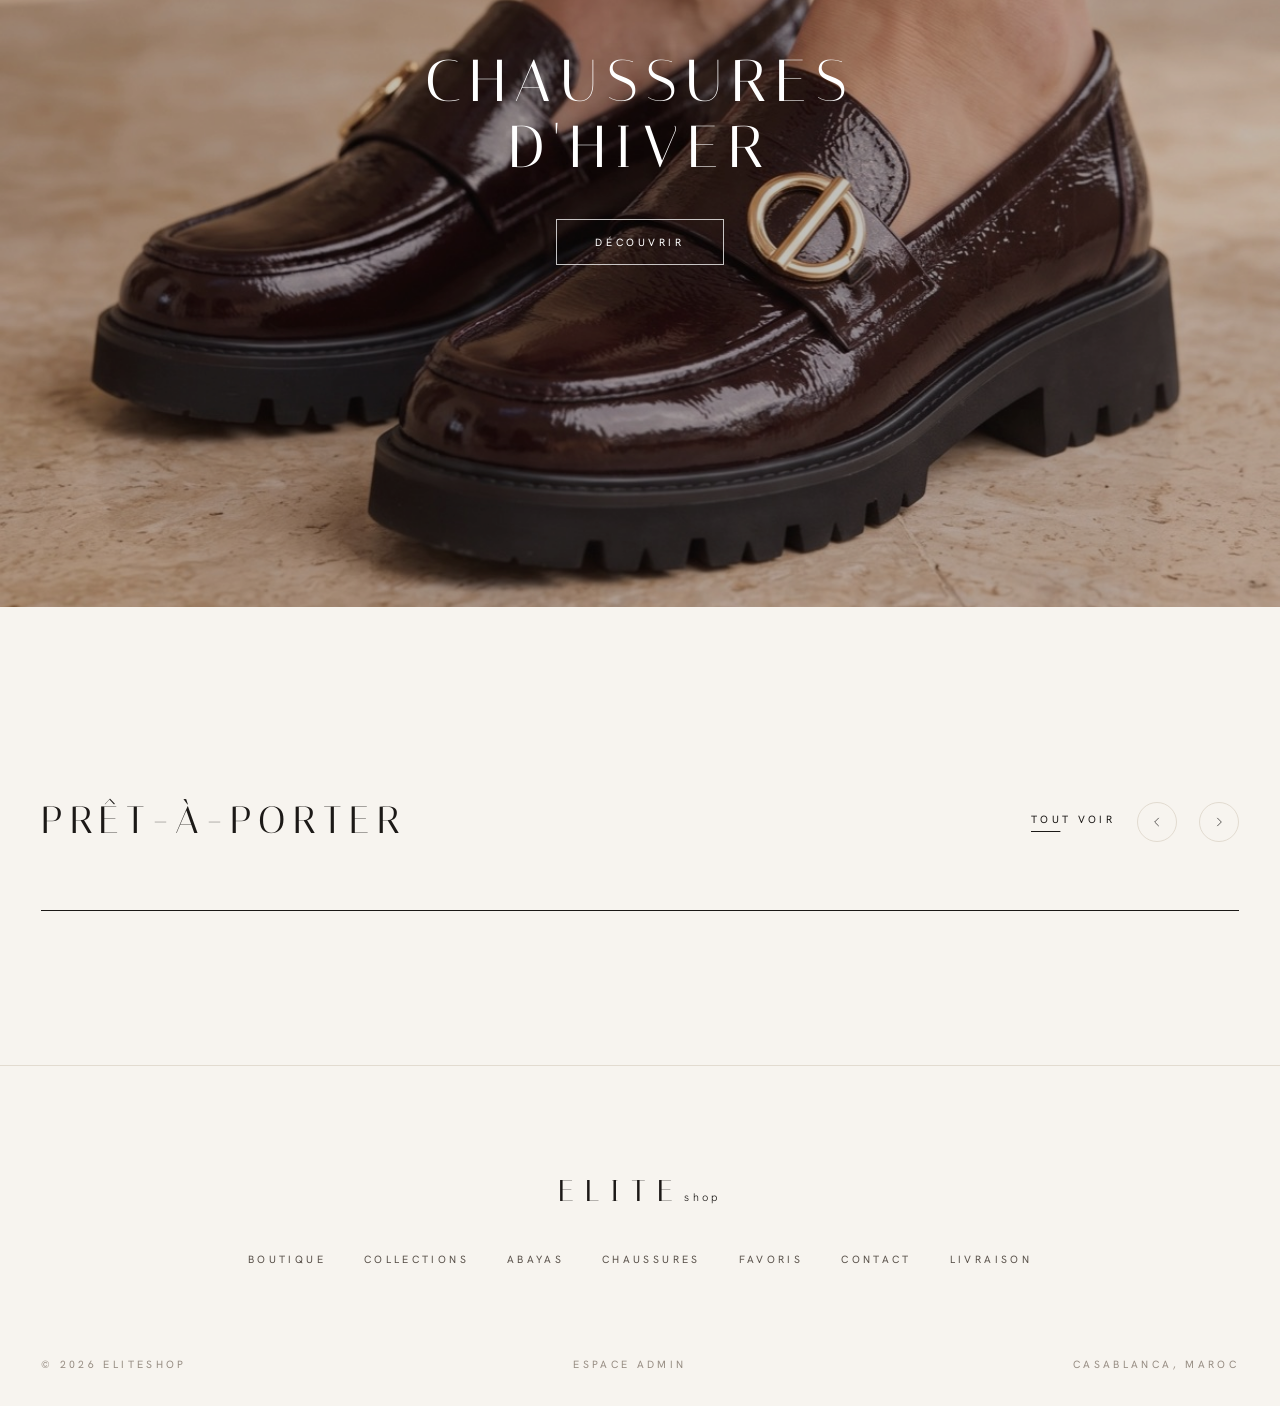
==== commit 0f1cf37b: "Section Lookbook retirée : liens supprimés, lookbook.html redirige vers la boutique Co-Authored-By: " ====
--- a/index.html
+++ b/index.html
@@ -5,7 +5,7 @@
 <meta name="viewport" content="width=device-width,initial-scale=1,viewport-fit=cover">
 <title>ELITEshop · Prêt-à-porter et chaussures femme</title>
 <meta name="description" content="ELITEshop, prêt-à-porter et chaussures femme au Maroc.">
-<meta name="robots" content="noindex,nofollow">
+<meta name="robots" content="index,follow">
 <link rel="preconnect" href="https://fonts.googleapis.com"><link rel="preconnect" href="https://fonts.gstatic.com" crossorigin><link href="https://fonts.googleapis.com/css2?family=Italiana&family=Hanken+Grotesk:wght@300;400;500&display=swap" rel="stylesheet">
 <style>
 :root{
@@ -245,13 +245,12 @@
       <li><a href="collection.html?cat=chaussures" data-img="2">Chaussures</a>
         <div class="fm__sub cap"><a href="collection.html?cat=chaussures&amp;type=Mocassins">Mocassins</a><a href="collection.html?cat=chaussures&amp;type=Bottines">Bottines</a><a href="collection.html?cat=chaussures&amp;type=Baskets">Baskets</a></div></li>
       <li><a href="collections.html" data-img="3">Collections</a></li>
-      <li><a href="lookbook.html" data-img="0">Lookbook</a></li>
       <li><a href="contact.html" data-img="1">Contact</a></li>
     </ul>
     <div class="fm__foot cap"><span>Prêt-à-porter et chaussures femme</span><span>Casablanca</span></div>
   </div>
   <div class="fm__r">
-    <img class="on" src="assets/img/gen-essai-influenceuse-lot2-01.jpg" alt="" loading="lazy" style="object-position:50% 25%">
+    <img class="on" src="assets/img/fournie-produit-15.jpg" alt="" loading="lazy" style="object-position:50% 6%">
     <img src="assets/img/fournie-produit-14.jpg" alt="" loading="lazy" style="object-position:50% 25%">
     <img src="assets/img/gen-essai-pieds-lot2-03.jpg" alt="" loading="lazy" style="object-position:50% 70%">
     <img src="assets/img/gen-lot2-16.jpg" alt="" loading="lazy">
@@ -302,7 +301,7 @@
 </main>
 <footer class="ft">
   <a class="logo" href="index.html"><b>ELITE</b><span>shop</span></a>
-  <nav class="ft__links cap" aria-label="Liens du pied de page"><a href="collection.html?cat=tout">Boutique</a><a href="collections.html">Collections</a><a href="collection.html?cat=pap&amp;type=Abayas">Abayas</a><a href="collection.html?cat=chaussures">Chaussures</a><a href="lookbook.html">Lookbook</a><a href="favoris.html">Favoris</a><a href="contact.html">Contact</a><a href="contact.html#livraison">Livraison</a></nav>
+  <nav class="ft__links cap" aria-label="Liens du pied de page"><a href="collection.html?cat=tout">Boutique</a><a href="collections.html">Collections</a><a href="collection.html?cat=pap&amp;type=Abayas">Abayas</a><a href="collection.html?cat=chaussures">Chaussures</a><a href="favoris.html">Favoris</a><a href="contact.html">Contact</a><a href="contact.html#livraison">Livraison</a></nav>
   <div class="ft__bot cap"><span>© 2026 ELITEshop</span><a href="login.html">Espace admin</a><span>Casablanca, Maroc</span></div>
 </footer>
 <div class="ov" data-ov></div>
--- a/assets/boutique.css
+++ b/assets/boutique.css
@@ -9,6 +9,8 @@
 .wbtn.on svg{fill:currentColor}
 .wbtn:hover{background:#fff}
 .badge{position:absolute;left:10px;top:10px;background:var(--accent);color:#fff;padding:5px 9px;font-size:9.5px;z-index:2}
+.badge--out{background:rgba(247,244,239,.92);color:var(--ink)}
+.pi__out{margin-left:12px;color:var(--muted)}
 .pr{color:var(--ink)}
 .pr s{color:var(--muted);margin-right:6px}
 .ico .wcount{position:absolute;top:9px;right:6px;width:7px;height:7px;border-radius:50%;background:var(--accent);font-size:0}
